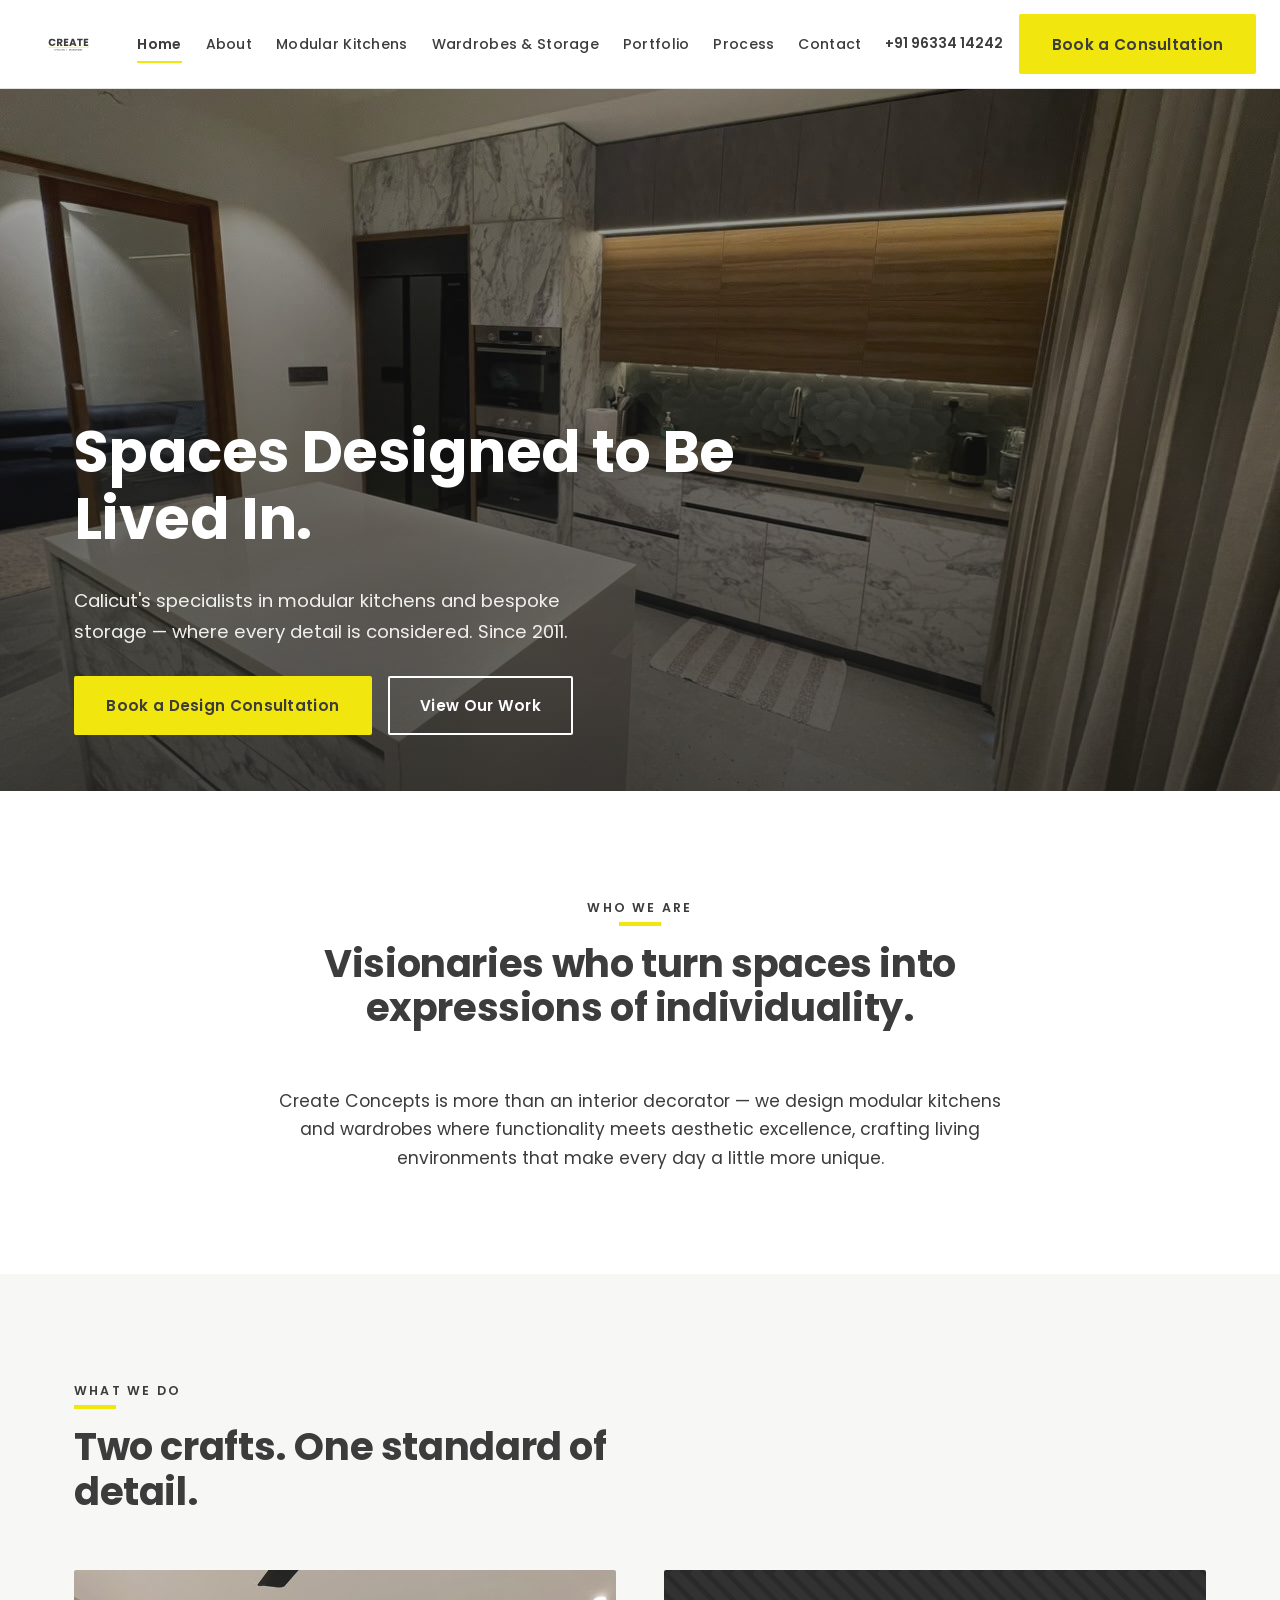
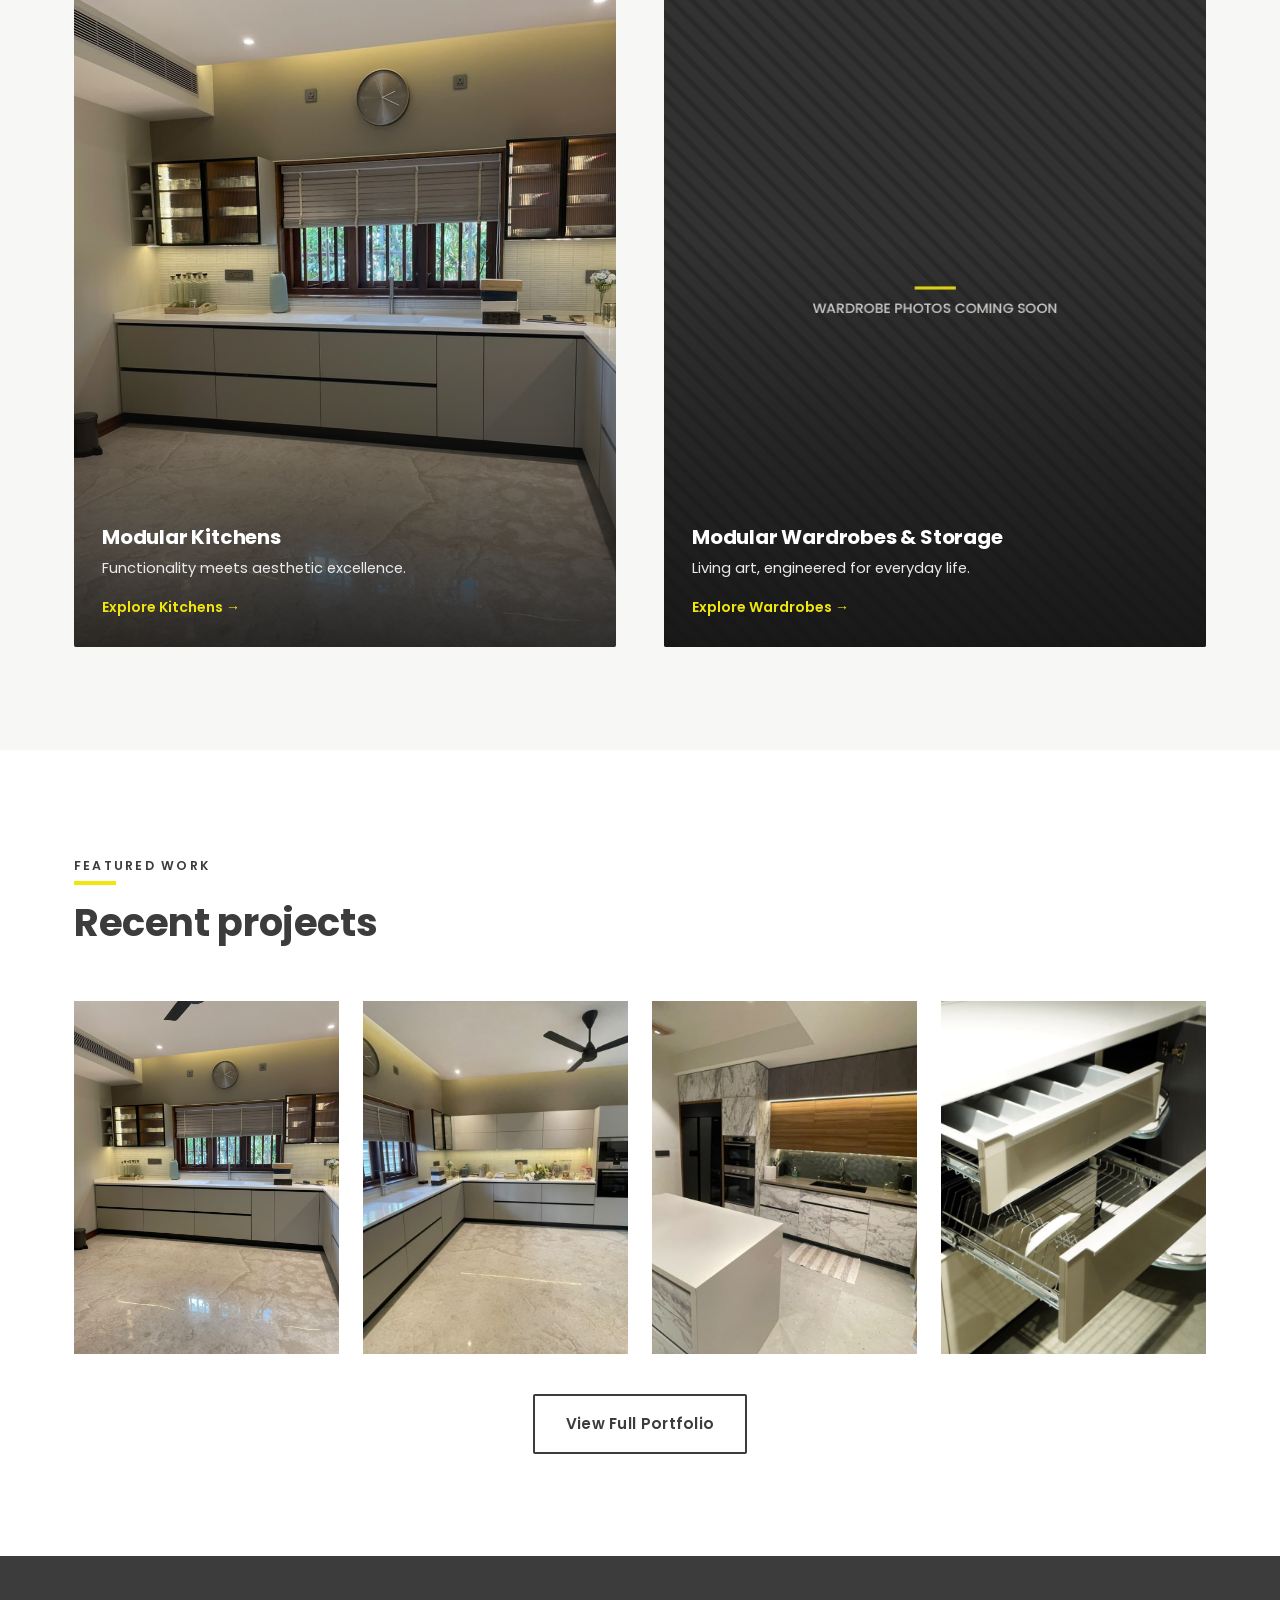
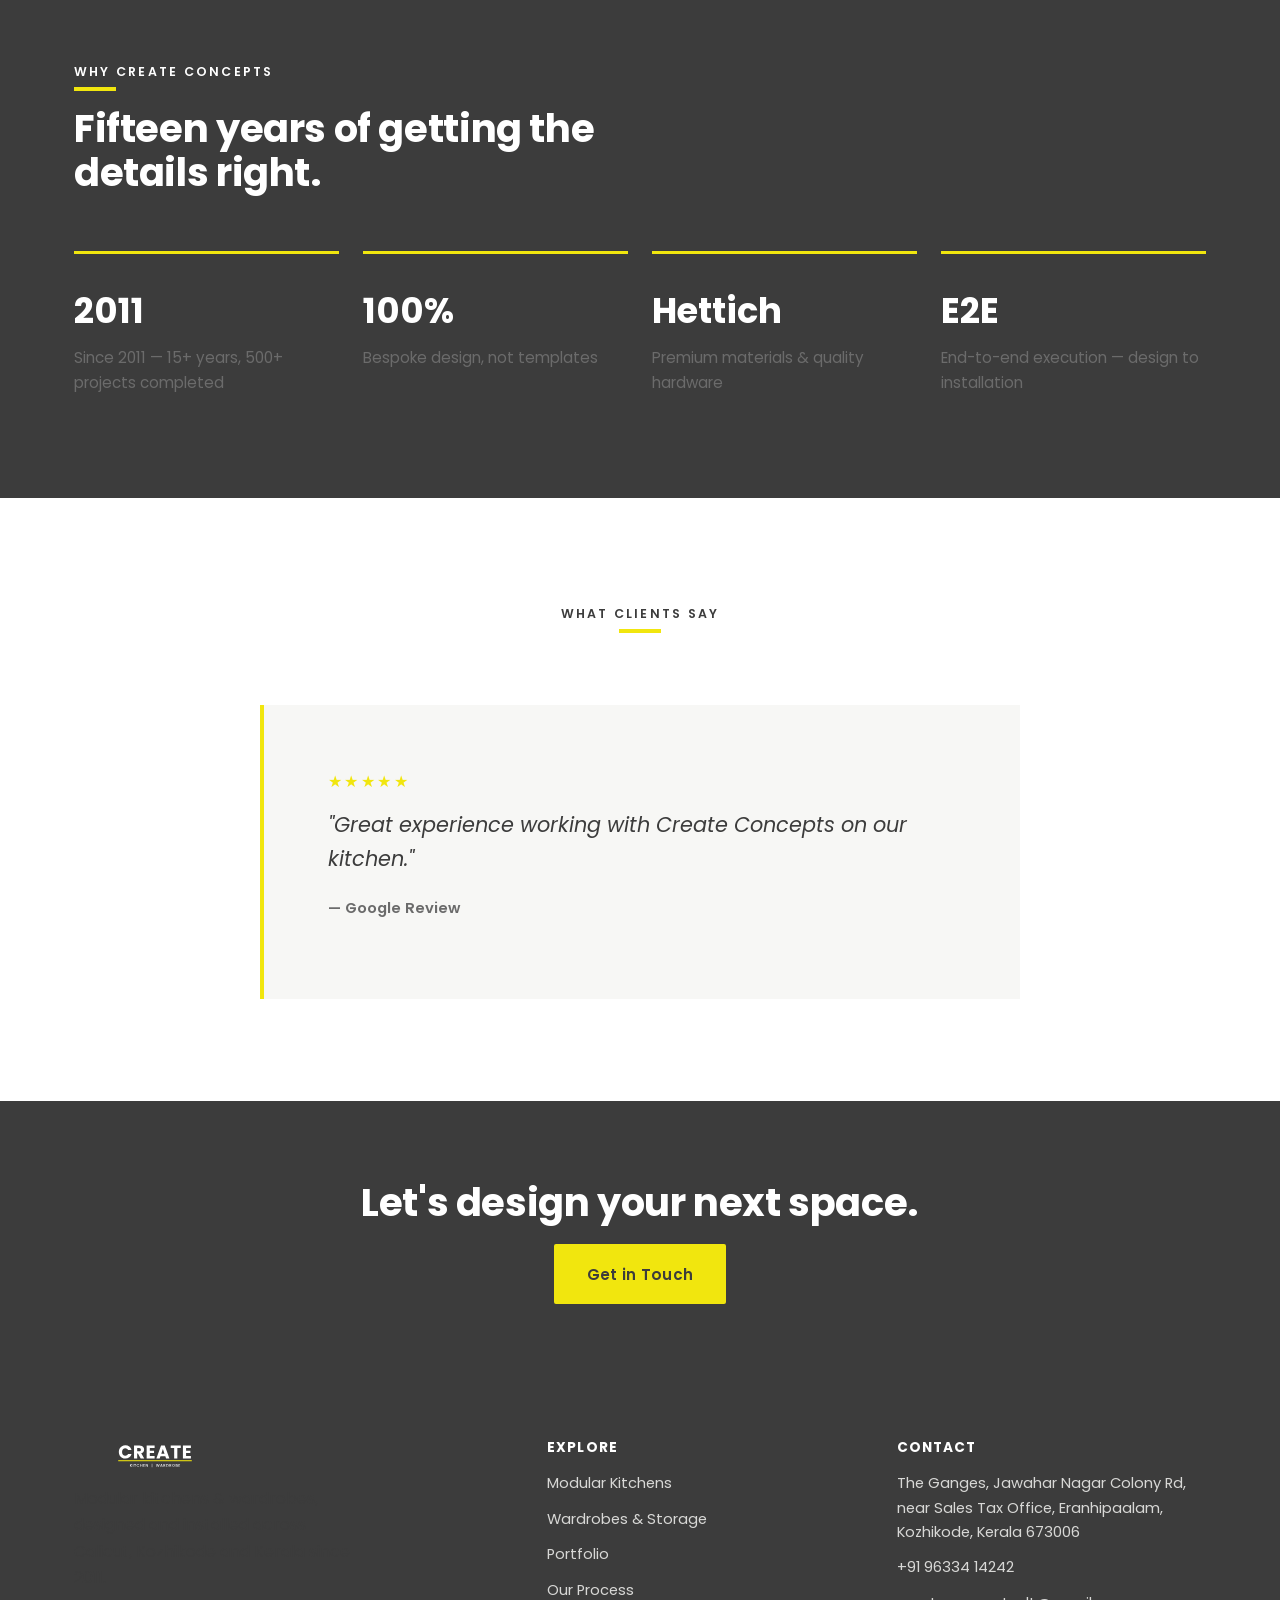
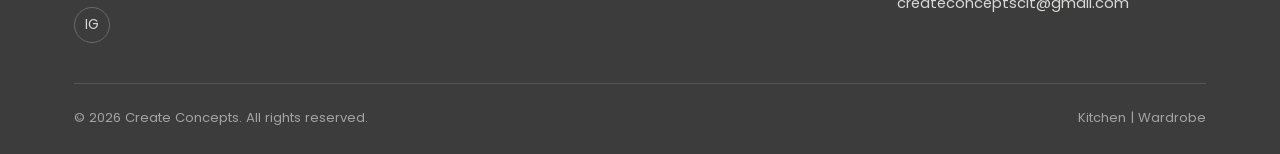
==== index.html @ a60e2b6d "Add files via upload" ====
<!DOCTYPE html>
<html lang="en">
<head>
<meta charset="UTF-8">
<meta name="viewport" content="width=device-width, initial-scale=1.0">
<title>Create Concepts | Modular Kitchen & Wardrobe Designers in Calicut, Kozhikode</title>
<meta name="description" content="Create Concepts designs and installs modular kitchens and wardrobes in Calicut (Kozhikode). Since 2011, 500+ projects completed. Book a free design consultation.">
<link rel="canonical" href="https://createconcepts.in/">
<link rel="icon" type="image/x-icon" href="images/favicon.ico">
<link rel="preconnect" href="https://fonts.googleapis.com">
<link rel="preconnect" href="https://fonts.gstatic.com" crossorigin>
<link href="https://fonts.googleapis.com/css2?family=Poppins:wght@400;500;600;700&display=swap" rel="stylesheet">
<link rel="stylesheet" href="css/style.css">
<script type="application/ld+json">
{
  "@context": "https://schema.org",
  "@type": "HomeAndConstructionBusiness",
  "name": "Create Concepts",
  "image": "https://createconcepts.in/images/projects/project-c-1.jpg",
  "@id": "https://createconcepts.in/",
  "url": "https://createconcepts.in/",
  "telephone": "+919633414242",
  "address": {
    "@type": "PostalAddress",
    "streetAddress": "The Ganges, Jawahar Nagar Colony Rd, near Sales Tax Office, Eranhipaalam, Jawahar Nagar",
    "addressLocality": "Kozhikode",
    "addressRegion": "Kerala",
    "postalCode": "673006",
    "addressCountry": "IN"
  },
  "openingHoursSpecification": [{
    "@type": "OpeningHoursSpecification",
    "dayOfWeek": ["Monday","Tuesday","Wednesday","Thursday","Friday","Saturday"],
    "opens": "10:00",
    "closes": "19:00"
  }],
  "sameAs": ["https://www.instagram.com/create__concepts"],
  "founder": { "@type": "Organization", "name": "Create Concepts" },
  "foundingDate": "2011"
}
</script>
</head>
<body>

<header class="site-header">
  <div class="header-inner">
    <a href="index.html" class="logo-link"><img src="images/logo-charcoal.svg" alt="Create Concepts"></a>
    <nav class="main-nav">
      <a href="index.html" class="active">Home</a>
      <a href="about.html">About</a>
      <a href="kitchens.html">Modular Kitchens</a>
      <a href="wardrobes.html">Wardrobes &amp; Storage</a>
      <a href="portfolio.html">Portfolio</a>
      <a href="process.html">Process</a>
      <a href="contact.html">Contact</a>
    </nav>
    <div class="header-cta">
      <span class="header-phone">+91 96334 14242</span>
      <a href="contact.html" class="btn btn-primary">Book a Consultation</a>
      <button class="nav-toggle" aria-label="Menu"><span></span><span></span><span></span></button>
    </div>
  </div>
</header>

<section class="hero" style="background-image: url('images/projects/project-c-1.jpg');">
  <div class="hero-content">
    <h1>Spaces Designed to Be Lived In.</h1>
    <p class="hero-sub">Calicut's specialists in modular kitchens and bespoke storage — where every detail is considered. Since 2011.</p>
    <div class="hero-actions">
      <a href="contact.html" class="btn btn-primary">Book a Design Consultation</a>
      <a href="portfolio.html" class="btn btn-outline-light">View Our Work</a>
    </div>
  </div>
</section>

<section class="section">
  <div class="container">
    <div class="section-head center">
      <span class="eyebrow">Who We Are</span>
      <h2>Visionaries who turn spaces into expressions of individuality.</h2>
    </div>
    <p style="max-width:760px;margin:0 auto;text-align:center;font-size:1.08rem;">Create Concepts is more than an interior decorator — we design modular kitchens and wardrobes where functionality meets aesthetic excellence, crafting living environments that make every day a little more unique.</p>
  </div>
</section>

<section class="section section-off">
  <div class="container">
    <div class="section-head">
      <span class="eyebrow">What We Do</span>
      <h2>Two crafts. One standard of detail.</h2>
    </div>
    <div class="grid-2">
      <a href="kitchens.html" class="service-card">
        <img src="images/projects/project-a-1.jpg" alt="Modular kitchen designed by Create Concepts">
        <div class="service-card-overlay">
          <h3>Modular Kitchens</h3>
          <p>Functionality meets aesthetic excellence.</p>
          <span class="link-arrow">Explore Kitchens &rarr;</span>
        </div>
      </a>
      <a href="wardrobes.html" class="service-card">
        <img src="images/placeholder-wardrobe.jpg" alt="Modular wardrobe designed by Create Concepts">
        <div class="service-card-overlay">
          <h3>Modular Wardrobes &amp; Storage</h3>
          <p>Living art, engineered for everyday life.</p>
          <span class="link-arrow">Explore Wardrobes &rarr;</span>
        </div>
      </a>
    </div>
  </div>
</section>

<section class="section">
  <div class="container">
    <div class="section-head">
      <span class="eyebrow">Featured Work</span>
      <h2>Recent projects</h2>
    </div>
    <div class="grid-4">
      <div class="img-frame" style="aspect-ratio:3/4;"><img src="images/projects/project-a-1.jpg" alt="Create Concepts kitchen project"></div>
      <div class="img-frame" style="aspect-ratio:3/4;"><img src="images/projects/project-a-2.jpg" alt="Create Concepts kitchen project"></div>
      <div class="img-frame" style="aspect-ratio:3/4;"><img src="images/projects/project-c-1.jpg" alt="Create Concepts kitchen project"></div>
      <div class="img-frame" style="aspect-ratio:3/4;"><img src="images/showroom/showroom-detail-1.jpg" alt="Create Concepts hardware detail"></div>
    </div>
    <div style="text-align:center;margin-top:2.5rem;">
      <a href="portfolio.html" class="btn btn-outline">View Full Portfolio</a>
    </div>
  </div>
</section>

<section class="section section-dark">
  <div class="container">
    <div class="section-head">
      <span class="eyebrow on-dark">Why Create Concepts</span>
      <h2>Fifteen years of getting the details right.</h2>
    </div>
    <div class="grid-4">
      <div class="pillar">
        <span class="stat">2011</span>
        <p>Since 2011 — 15+ years, 500+ projects completed</p>
      </div>
      <div class="pillar">
        <span class="stat">100%</span>
        <p>Bespoke design, not templates</p>
      </div>
      <div class="pillar">
        <span class="stat">Hettich</span>
        <p>Premium materials &amp; quality hardware</p>
      </div>
      <div class="pillar">
        <span class="stat">E2E</span>
        <p>End-to-end execution — design to installation</p>
      </div>
    </div>
  </div>
</section>

<section class="section">
  <div class="container">
    <div class="section-head center">
      <span class="eyebrow">What Clients Say</span>
    </div>
    <div class="testimonial">
      <div class="stars">&#9733;&#9733;&#9733;&#9733;&#9733;</div>
      <p class="quote">"Great experience working with Create Concepts on our kitchen." </p>
      <p class="attribution">— Google Review</p>
    </div>
  </div>
</section>

<section class="cta-banner">
  <div class="container">
    <h2>Let's design your next space.</h2>
    <a href="contact.html" class="btn btn-primary">Get in Touch</a>
  </div>
</section>

<footer class="site-footer">
  <div class="container">
    <div class="footer-grid">
      <div>
        <div class="footer-logo"><img src="images/logo-white.svg" alt="Create Concepts"></div>
        <p style="max-width:280px;">Modular kitchens &amp; wardrobes, designed and installed across Calicut, Kozhikode and Kerala since 2011.</p>
        <div class="social-row">
          <a href="https://www.instagram.com/create__concepts" target="_blank" rel="noopener" aria-label="Instagram">IG</a>
        </div>
      </div>
      <div>
        <h4>Explore</h4>
        <ul class="footer-links">
          <li><a href="kitchens.html">Modular Kitchens</a></li>
          <li><a href="wardrobes.html">Wardrobes &amp; Storage</a></li>
          <li><a href="portfolio.html">Portfolio</a></li>
          <li><a href="process.html">Our Process</a></li>
        </ul>
      </div>
      <div>
        <h4>Contact</h4>
        <ul class="footer-links">
          <li>The Ganges, Jawahar Nagar Colony Rd,<br>near Sales Tax Office, Eranhipaalam,<br>Kozhikode, Kerala 673006</li>
          <li><a href="tel:+919633414242">+91 96334 14242</a></li>
          <li><a href="mailto:createconceptsclt@gmail.com">createconceptsclt@gmail.com</a></li>
        </ul>
      </div>
    </div>
    <div class="footer-bottom">
      <span>&copy; 2026 Create Concepts. All rights reserved.</span>
      <span>Kitchen | Wardrobe</span>
    </div>
  </div>
</footer>

<script src="js/main.js"></script>
</body>
</html>
---- css/style.css ----
/* ==========================================================================
   CREATE CONCEPTS — Global Stylesheet
   Brand: Charcoal #3C3C3C / Signal Yellow #F1E60E / White
   Typeface: Poppins (Google Fonts)
   ========================================================================== */

:root {
  --charcoal: #3c3c3c;
  --charcoal-dark: #2a2a2a;
  --yellow: #f1e60e;
  --white: #ffffff;
  --off-white: #f7f7f5;
  --grey-line: #e2e2e0;
  --grey-text: #6b6b6b;

  --font: 'Poppins', -apple-system, BlinkMacSystemFont, 'Segoe UI', sans-serif;

  --container: 1180px;
  --gap: clamp(1.5rem, 4vw, 3rem);
}

* { box-sizing: border-box; }
html { scroll-behavior: smooth; }

body {
  margin: 0;
  font-family: var(--font);
  color: var(--charcoal);
  background: var(--white);
  line-height: 1.65;
  -webkit-font-smoothing: antialiased;
}

img { max-width: 100%; display: block; }

a { color: inherit; text-decoration: none; }

h1, h2, h3, h4 {
  font-family: var(--font);
  font-weight: 700;
  line-height: 1.15;
  margin: 0 0 0.6em;
  letter-spacing: -0.01em;
}

h1 { font-size: clamp(2.2rem, 5vw, 3.6rem); }
h2 { font-size: clamp(1.7rem, 3.2vw, 2.4rem); }
h3 { font-size: 1.25rem; }

p { margin: 0 0 1em; color: var(--charcoal); }

.container {
  max-width: var(--container);
  margin: 0 auto;
  padding: 0 1.5rem;
}

.eyebrow {
  display: inline-block;
  font-size: 0.78rem;
  font-weight: 600;
  letter-spacing: 0.18em;
  text-transform: uppercase;
  color: var(--charcoal);
  position: relative;
  padding-bottom: 0.5rem;
  margin-bottom: 1rem;
}
.eyebrow::after {
  content: "";
  position: absolute;
  left: 0; bottom: 0;
  width: 42px; height: 4px;
  background: var(--yellow);
}
.eyebrow.on-dark { color: var(--white); }

.section { padding: clamp(3.5rem, 8vw, 6.5rem) 0; }
.section-dark { background: var(--charcoal); color: var(--white); }
.section-dark p { color: #d8d8d6; }
.section-off { background: var(--off-white); }

.section-head { max-width: 640px; margin-bottom: clamp(2rem, 5vw, 3.5rem); }
.section-head.center { margin-left: auto; margin-right: auto; text-align: center; }
.section-head.center .eyebrow::after { left: 50%; transform: translateX(-50%); }

/* ---- Buttons ---- */
.btn {
  display: inline-flex;
  align-items: center;
  gap: 0.6rem;
  padding: 0.95rem 1.9rem;
  font-weight: 600;
  font-size: 0.95rem;
  letter-spacing: 0.02em;
  border: 2px solid transparent;
  border-radius: 2px;
  cursor: pointer;
  transition: all 0.2s ease;
}
.btn-primary {
  background: var(--yellow);
  color: var(--charcoal);
  border-color: var(--yellow);
}
.btn-primary:hover { background: var(--charcoal); color: var(--white); border-color: var(--charcoal); }

.btn-outline {
  background: transparent;
  color: var(--charcoal);
  border-color: var(--charcoal);
}
.btn-outline:hover { background: var(--charcoal); color: var(--white); }

.btn-outline-light {
  background: transparent;
  color: var(--white);
  border-color: var(--white);
}
.btn-outline-light:hover { background: var(--white); color: var(--charcoal); }

/* ---- Header ---- */
.site-header {
  position: sticky;
  top: 0;
  z-index: 100;
  background: rgba(255,255,255,0.97);
  border-bottom: 1px solid var(--grey-line);
}
.header-inner {
  display: flex;
  align-items: center;
  justify-content: space-between;
  padding: 0.9rem 1.5rem;
  max-width: 1340px;
  margin: 0 auto;
  gap: 1.5rem;
}
.logo-link { display: flex; align-items: center; }
.logo-link img { height: 34px; width: auto; }

.main-nav { display: flex; align-items: center; gap: 1.5rem; }
.main-nav a {
  font-size: 0.88rem;
  font-weight: 500;
  letter-spacing: 0.02em;
  position: relative;
  padding: 0.3rem 0;
  white-space: nowrap;
}
.main-nav a::after {
  content: "";
  position: absolute;
  left: 0; bottom: -2px;
  width: 0; height: 2px;
  background: var(--yellow);
  transition: width 0.2s ease;
}
.main-nav a:hover::after,
.main-nav a.active::after { width: 100%; }
.main-nav a.active { font-weight: 600; }

.header-cta { display: flex; align-items: center; gap: 1rem; }
.header-phone { font-size: 0.85rem; font-weight: 600; display: none; white-space: nowrap; }
.header-cta .btn { white-space: nowrap; }

.nav-toggle {
  display: none;
  flex-direction: column;
  gap: 5px;
  background: none;
  border: none;
  cursor: pointer;
  padding: 0.5rem;
}
.nav-toggle span { width: 24px; height: 2px; background: var(--charcoal); display: block; }

@media (max-width: 860px) {
  .main-nav {
    position: fixed;
    top: 63px; left: 0; right: 0;
    background: var(--white);
    flex-direction: column;
    align-items: flex-start;
    gap: 0;
    border-bottom: 1px solid var(--grey-line);
    max-height: 0;
    overflow: hidden;
    transition: max-height 0.25s ease;
  }
  .main-nav.open { max-height: 480px; }
  .main-nav a { width: 100%; padding: 1rem 1.5rem; border-bottom: 1px solid var(--grey-line); }
  .main-nav a::after { display: none; }
  .nav-toggle { display: flex; }
  .header-phone { display: none !important; }
}
@media (min-width: 861px) {
  .header-phone { display: inline; }
}

/* ---- Hero ---- */
.hero {
  position: relative;
  min-height: 78vh;
  display: flex;
  align-items: flex-end;
  color: var(--white);
  background-size: cover;
  background-position: center;
}
.hero::before {
  content: "";
  position: absolute; inset: 0;
  background: linear-gradient(180deg, rgba(30,30,30,0.35) 0%, rgba(20,20,20,0.75) 100%);
}
.hero-content {
  position: relative;
  z-index: 2;
  padding: 3.5rem 1.5rem;
  max-width: var(--container);
  margin: 0 auto;
  width: 100%;
}
.hero h1 { max-width: 780px; }
.hero-sub { font-size: 1.15rem; max-width: 560px; color: #f0f0ee; }
.hero-actions { display: flex; gap: 1rem; margin-top: 1.8rem; flex-wrap: wrap; }

.page-hero {
  position: relative;
  padding: clamp(6rem, 14vw, 8rem) 0 clamp(3rem, 6vw, 4rem);
  background: var(--charcoal);
  color: var(--white);
  background-size: cover;
  background-position: center;
}
.page-hero.has-image::before {
  content: "";
  position: absolute; inset: 0;
  background: rgba(30,30,30,0.72);
}
.page-hero .container { position: relative; z-index: 2; }
.page-hero h1 { margin-bottom: 0.5rem; }
.page-hero p { color: #d8d8d6; max-width: 560px; }

/* ---- Cards / grids ---- */
.grid-2 { display: grid; grid-template-columns: 1fr 1fr; gap: var(--gap); }
.grid-3 { display: grid; grid-template-columns: repeat(3, 1fr); gap: var(--gap); }
.grid-4 { display: grid; grid-template-columns: repeat(4, 1fr); gap: 1.5rem; }
@media (max-width: 900px) {
  .grid-3 { grid-template-columns: 1fr 1fr; }
  .grid-4 { grid-template-columns: 1fr 1fr; }
}
@media (max-width: 640px) {
  .grid-2, .grid-3, .grid-4 { grid-template-columns: 1fr; }
}

.service-card {
  position: relative;
  overflow: hidden;
  aspect-ratio: 4/5;
  border-radius: 2px;
}
.service-card img { width: 100%; height: 100%; object-fit: cover; transition: transform 0.5s ease; }
.service-card:hover img { transform: scale(1.05); }
.service-card-overlay {
  position: absolute; inset: 0;
  background: linear-gradient(180deg, rgba(0,0,0,0) 40%, rgba(20,20,20,0.85) 100%);
  display: flex; flex-direction: column; justify-content: flex-end;
  padding: 1.75rem;
  color: var(--white);
}
.service-card-overlay h3 { margin-bottom: 0.4rem; }
.service-card-overlay p { color: #eaeaea; font-size: 0.92rem; margin-bottom: 1rem; }
.service-card-overlay .link-arrow { color: var(--yellow); font-weight: 600; font-size: 0.88rem; }

.pillar {
  padding: 1.75rem 0 0;
  border-top: 3px solid var(--yellow);
}
.pillar .stat { font-size: 2.2rem; font-weight: 700; display: block; margin-bottom: 0.3rem; }
.pillar p { color: var(--grey-text); font-size: 0.95rem; margin: 0; }

.feature-list { list-style: none; padding: 0; margin: 0; }
.feature-list li {
  display: flex; gap: 0.9rem;
  padding: 1.1rem 0;
  border-bottom: 1px solid var(--grey-line);
}
.feature-list li:first-child { border-top: 1px solid var(--grey-line); }
.feature-list .num { font-weight: 700; color: var(--yellow-text, var(--charcoal)); opacity: 0.35; font-size: 1.1rem; min-width: 2ch; }

.finish-grid { display: grid; grid-template-columns: repeat(4, 1fr); gap: 1rem; }
@media (max-width: 760px) { .finish-grid { grid-template-columns: repeat(2, 1fr); } }
.finish-chip {
  background: var(--off-white);
  border: 1px solid var(--grey-line);
  padding: 1.1rem 1rem;
  text-align: center;
  font-size: 0.88rem;
  font-weight: 600;
  letter-spacing: 0.02em;
}

/* ---- Testimonial ---- */
.testimonial {
  background: var(--off-white);
  padding: clamp(2.5rem, 6vw, 4rem);
  border-left: 4px solid var(--yellow);
  max-width: 760px;
  margin: 0 auto;
}
.testimonial p.quote { font-size: 1.3rem; font-style: italic; margin-bottom: 1.2rem; }
.testimonial .stars { color: var(--yellow); letter-spacing: 0.15em; margin-bottom: 0.8rem; }
.testimonial .attribution { font-weight: 600; font-size: 0.92rem; color: var(--grey-text); }

/* ---- Process steps ---- */
.process-steps { list-style: none; padding: 0; margin: 0; counter-reset: step; }
.process-step {
  counter-increment: step;
  display: grid;
  grid-template-columns: 90px 1fr;
  gap: 1.5rem;
  padding: 2.2rem 0;
  border-bottom: 1px solid var(--grey-line);
  align-items: start;
}
.process-step:first-child { border-top: 1px solid var(--grey-line); }
.process-step::before {
  content: counter(step, decimal-leading-zero);
  font-size: 2.4rem;
  font-weight: 700;
  color: var(--yellow);
  -webkit-text-stroke: 1.5px var(--charcoal);
  color: transparent;
  line-height: 1;
}
.process-step h3 { margin-bottom: 0.4rem; }
.process-step p { margin: 0; color: var(--grey-text); }

/* ---- Gallery ---- */
.filter-bar { display: flex; gap: 0.7rem; margin-bottom: 2.2rem; flex-wrap: wrap; }
.filter-btn {
  background: none;
  border: 2px solid var(--charcoal);
  color: var(--charcoal);
  padding: 0.55rem 1.3rem;
  font-weight: 600;
  font-size: 0.85rem;
  letter-spacing: 0.02em;
  cursor: pointer;
  border-radius: 2px;
  transition: all 0.2s ease;
}
.filter-btn:hover, .filter-btn.active { background: var(--charcoal); color: var(--white); }

.gallery-grid { display: grid; grid-template-columns: repeat(3, 1fr); gap: 1.2rem; }
@media (max-width: 900px) { .gallery-grid { grid-template-columns: repeat(2, 1fr); } }
@media (max-width: 560px) { .gallery-grid { grid-template-columns: 1fr; } }

.gallery-item {
  position: relative;
  overflow: hidden;
  cursor: pointer;
  aspect-ratio: 4/3;
}
.gallery-item img { width: 100%; height: 100%; object-fit: cover; transition: transform 0.4s ease; }
.gallery-item:hover img { transform: scale(1.06); }
.gallery-item .tag {
  position: absolute; top: 0.8rem; left: 0.8rem;
  background: var(--yellow);
  color: var(--charcoal);
  font-size: 0.72rem;
  font-weight: 700;
  letter-spacing: 0.05em;
  text-transform: uppercase;
  padding: 0.3rem 0.7rem;
}

/* Lightbox */
.lightbox {
  position: fixed; inset: 0;
  background: rgba(20,20,20,0.94);
  display: none;
  align-items: center;
  justify-content: center;
  z-index: 1000;
  padding: 2rem;
}
.lightbox.open { display: flex; }
.lightbox img { max-width: 90vw; max-height: 85vh; object-fit: contain; }
.lightbox-close {
  position: absolute; top: 1.5rem; right: 1.8rem;
  color: var(--white); font-size: 2rem; background: none; border: none; cursor: pointer;
  line-height: 1;
}

/* ---- Contact ---- */
.contact-grid { display: grid; grid-template-columns: 1fr 1fr; gap: clamp(2rem, 5vw, 4rem); }
@media (max-width: 800px) { .contact-grid { grid-template-columns: 1fr; } }

.contact-detail { display: flex; gap: 1rem; margin-bottom: 1.6rem; }
.contact-detail .k { font-weight: 700; min-width: 90px; }
.contact-detail .v a { color: var(--charcoal); border-bottom: 1px solid var(--yellow); }

.form-field { margin-bottom: 1.2rem; }
.form-field label { display: block; font-size: 0.85rem; font-weight: 600; margin-bottom: 0.4rem; }
.form-field input, .form-field select, .form-field textarea {
  width: 100%;
  padding: 0.85rem 1rem;
  border: 1px solid var(--grey-line);
  font-family: var(--font);
  font-size: 0.95rem;
  border-radius: 2px;
  background: var(--white);
}
.form-field input:focus, .form-field select:focus, .form-field textarea:focus {
  outline: none;
  border-color: var(--yellow);
}
.map-embed { border: 0; width: 100%; height: 320px; margin-top: 1rem; filter: grayscale(0.3); }

/* ---- Footer ---- */
.site-footer { background: var(--charcoal); color: #d8d8d6; padding: 3.5rem 0 1.6rem; }
.footer-grid { display: grid; grid-template-columns: 1.4fr 1fr 1fr; gap: 2.5rem; margin-bottom: 2.5rem; }
@media (max-width: 760px) { .footer-grid { grid-template-columns: 1fr; } }
.footer-logo img { height: 30px; margin-bottom: 1rem; }
.footer-grid h4 { color: var(--white); font-size: 0.85rem; letter-spacing: 0.08em; text-transform: uppercase; margin-bottom: 1rem; }
.footer-links { list-style: none; padding: 0; margin: 0; }
.footer-links li { margin-bottom: 0.7rem; font-size: 0.92rem; }
.footer-links a:hover { color: var(--yellow); }
.footer-bottom {
  border-top: 1px solid #545454;
  padding-top: 1.4rem;
  display: flex;
  justify-content: space-between;
  flex-wrap: wrap;
  gap: 0.8rem;
  font-size: 0.82rem;
  color: #a3a3a1;
}
.social-row { display: flex; gap: 0.9rem; }
.social-row a {
  width: 36px; height: 36px;
  border: 1px solid #6a6a6a;
  border-radius: 50%;
  display: flex; align-items: center; justify-content: center;
  font-size: 0.85rem;
}
.social-row a:hover { border-color: var(--yellow); color: var(--yellow); }

/* ---- CTA banner ---- */
.cta-banner {
  background: var(--charcoal);
  color: var(--white);
  text-align: center;
  padding: clamp(3rem, 7vw, 5rem) 1.5rem;
}
.cta-banner h2 { margin-bottom: 1.2rem; }

/* ---- Misc ---- */
.two-col-text { display: grid; grid-template-columns: 1fr 1fr; gap: var(--gap); align-items: start; }
@media (max-width: 760px) { .two-col-text { grid-template-columns: 1fr; } }

.img-frame { overflow: hidden; }
.img-frame img { width: 100%; height: 100%; object-fit: cover; }

.stat-row { display: flex; gap: clamp(2rem, 6vw, 4rem); flex-wrap: wrap; margin: 2rem 0; }
.stat-row .stat-item { min-width: 140px; }
.stat-row .stat-num { font-size: 2.4rem; font-weight: 700; display: block; }
.stat-row .stat-label { color: var(--grey-text); font-size: 0.88rem; }
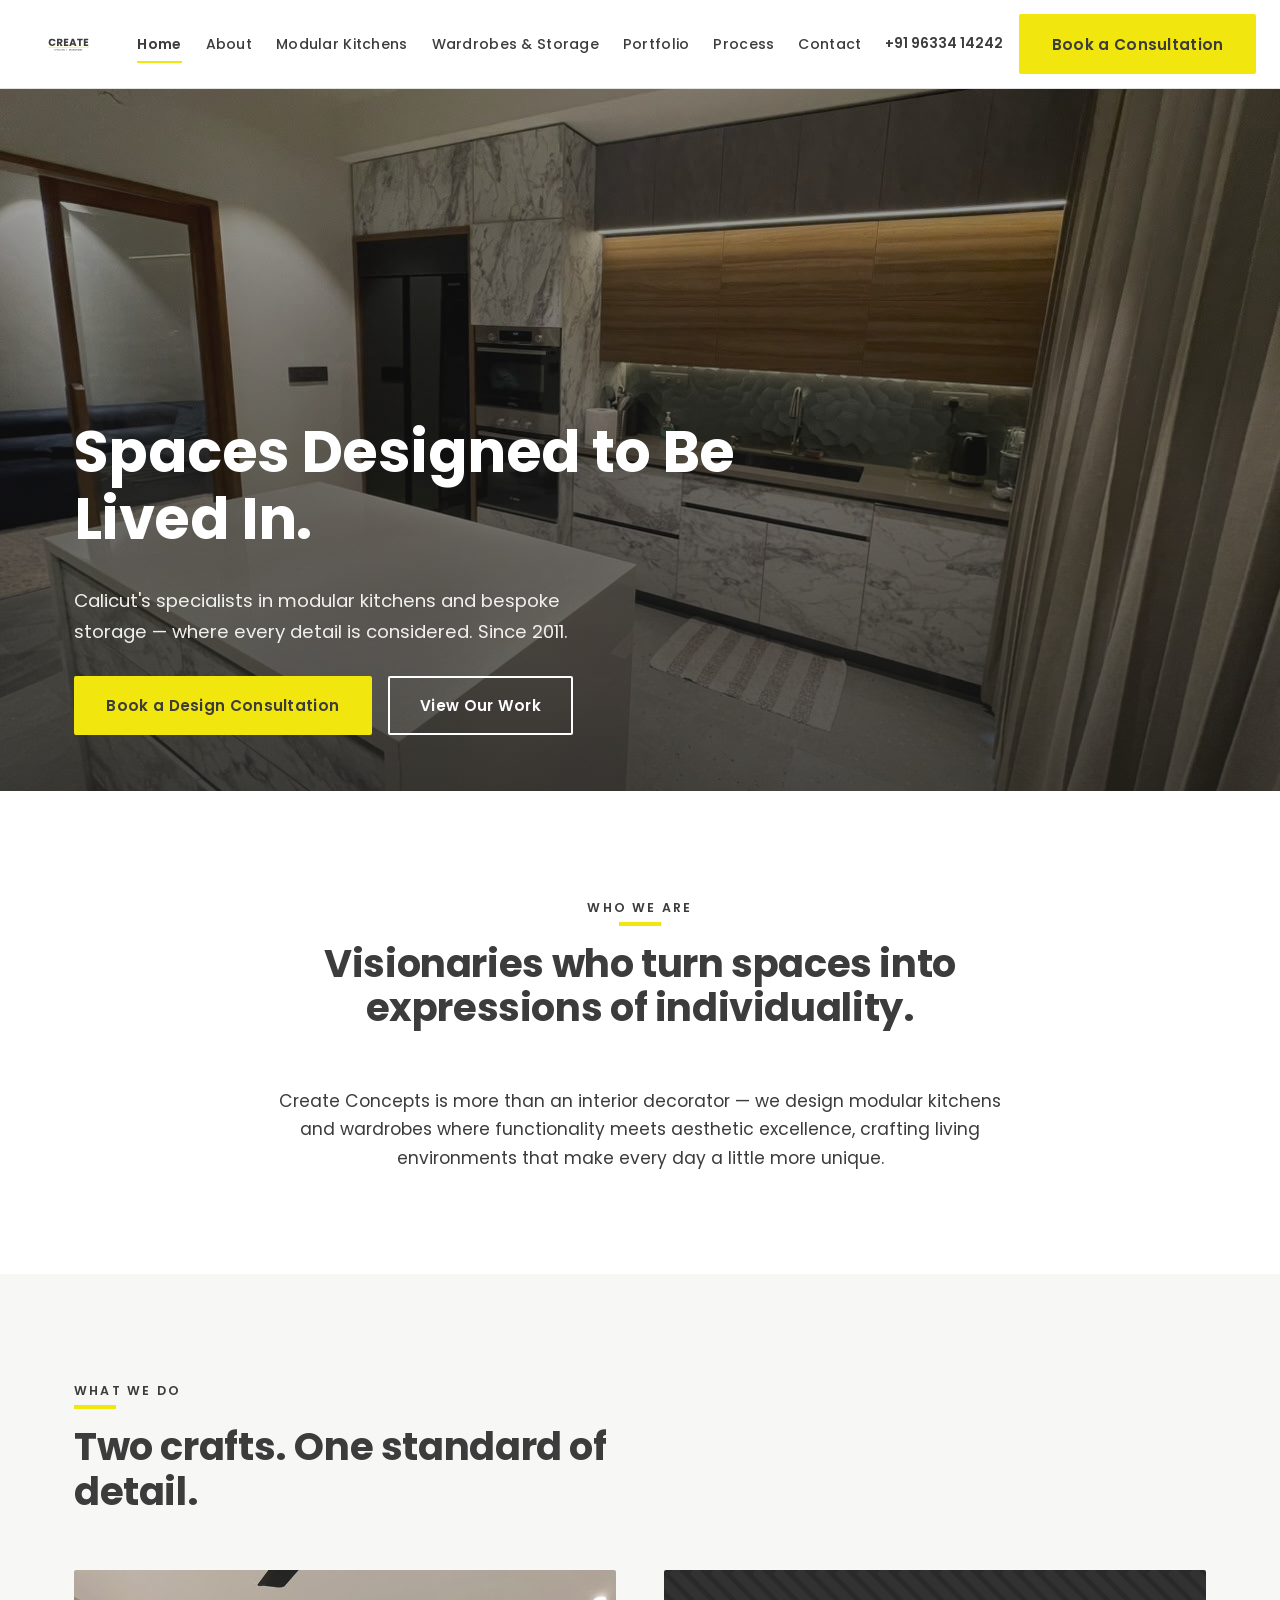
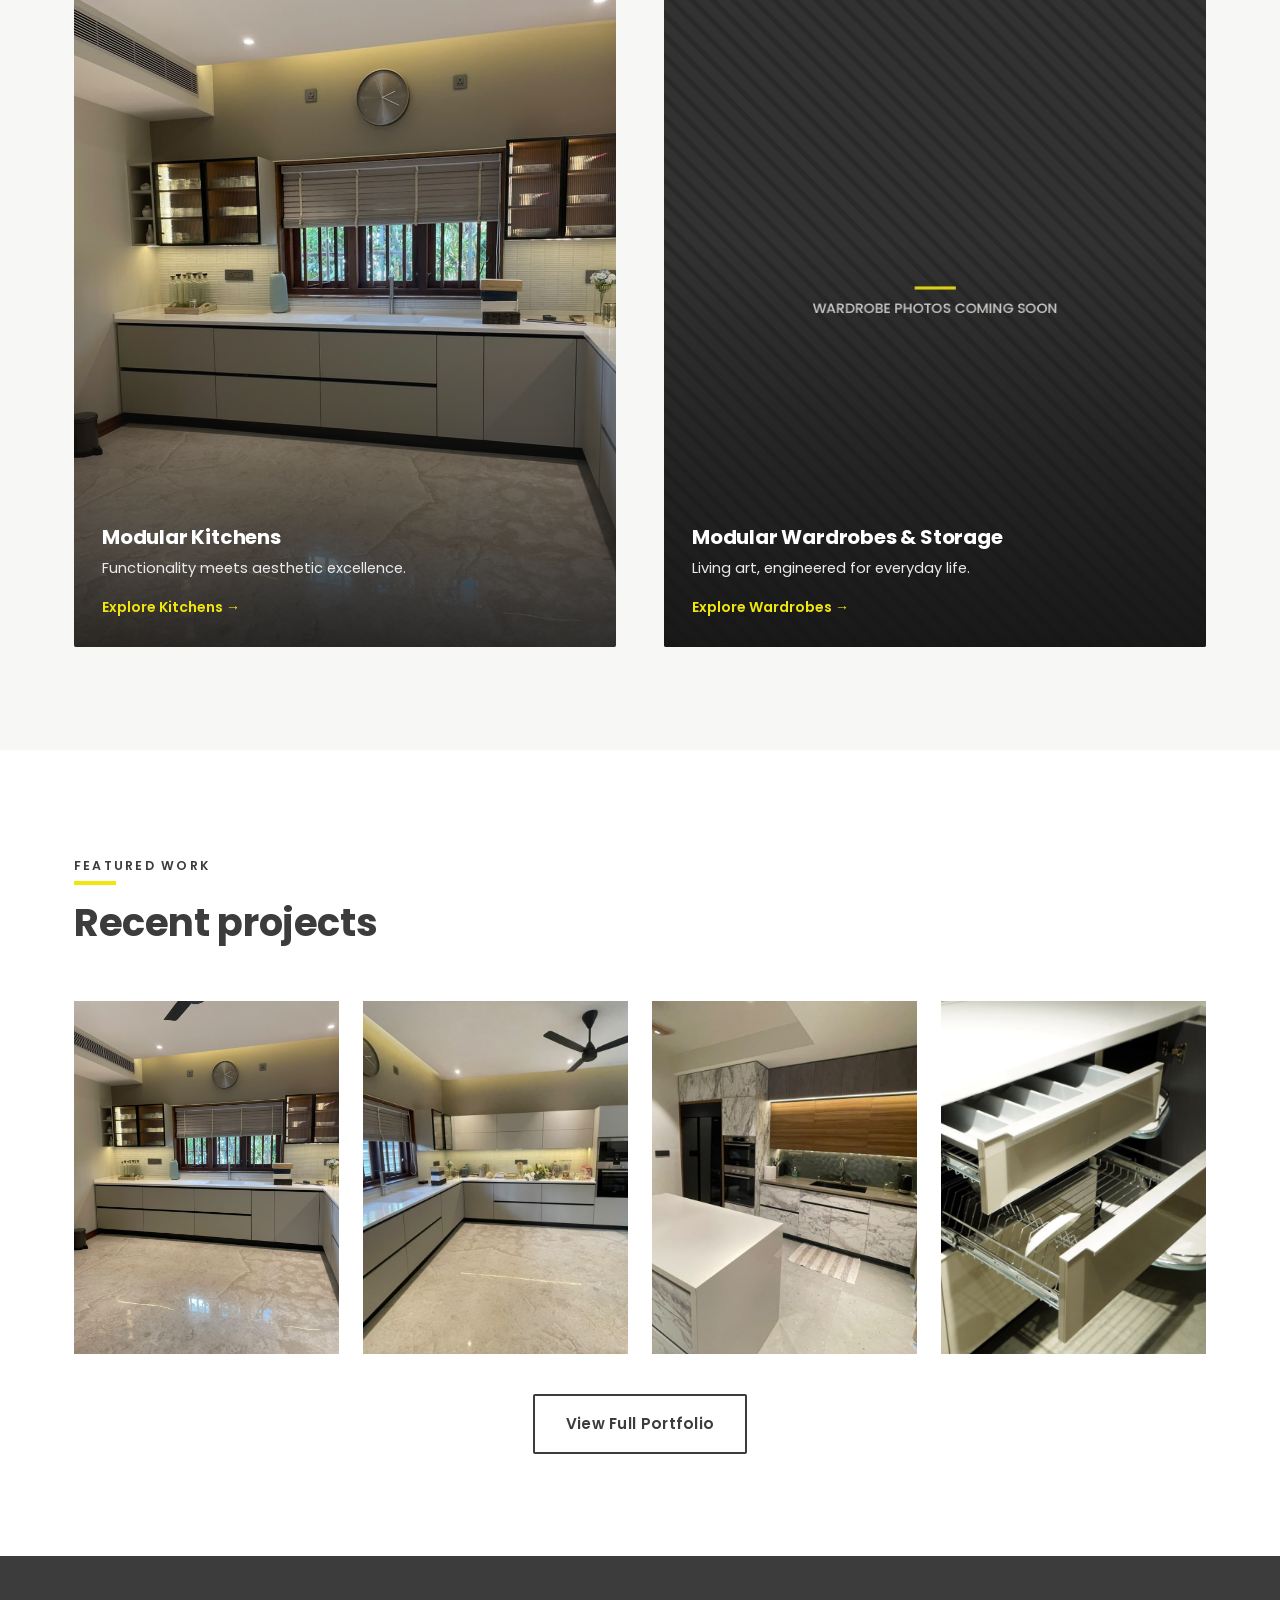
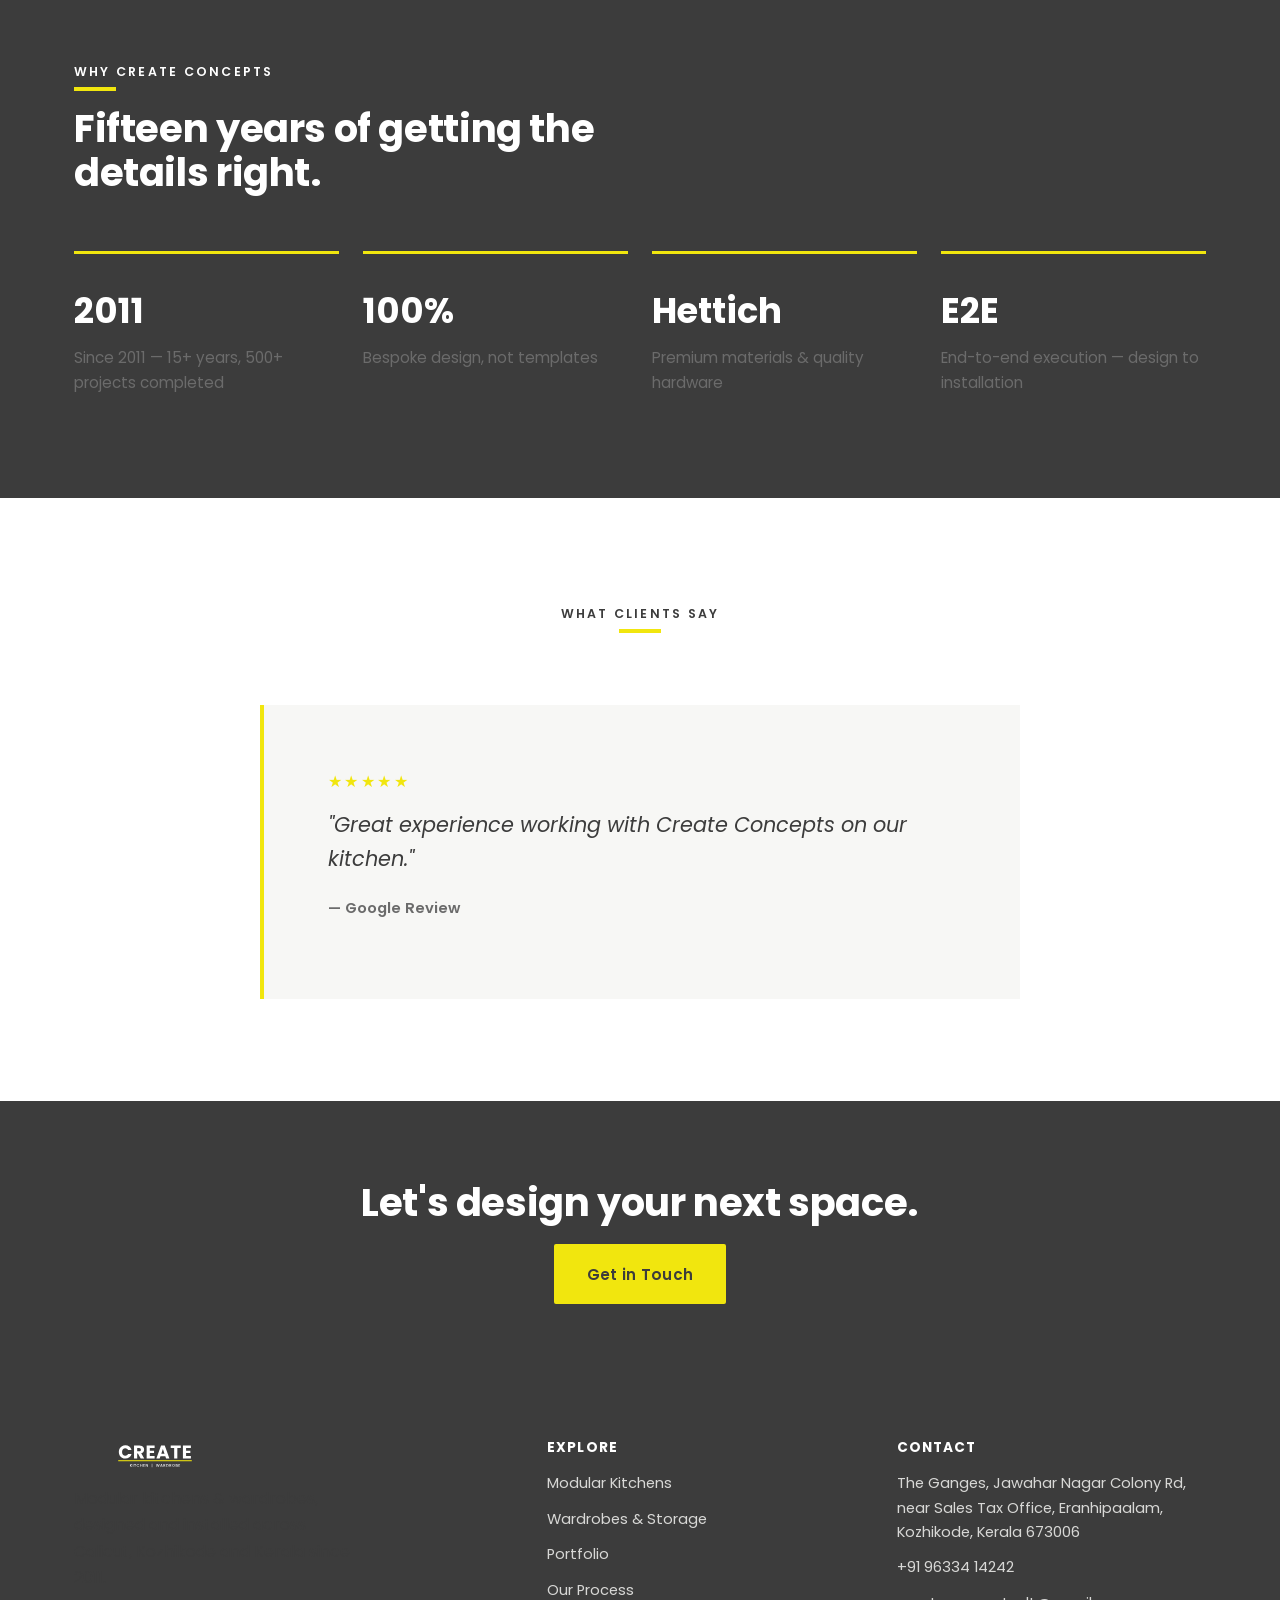
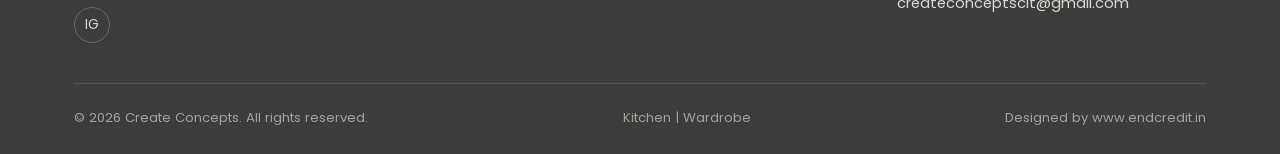
==== commit 67df0918: "Add footer design credit link" ====
--- a/index.html
+++ b/index.html
@@ -206,6 +206,7 @@
     <div class="footer-bottom">
       <span>&copy; 2026 Create Concepts. All rights reserved.</span>
       <span>Kitchen | Wardrobe</span>
+      <span>Designed by <a href="https://www.endcredit.in" target="_blank" rel="noopener">www.endcredit.in</a></span>
     </div>
   </div>
 </footer>
